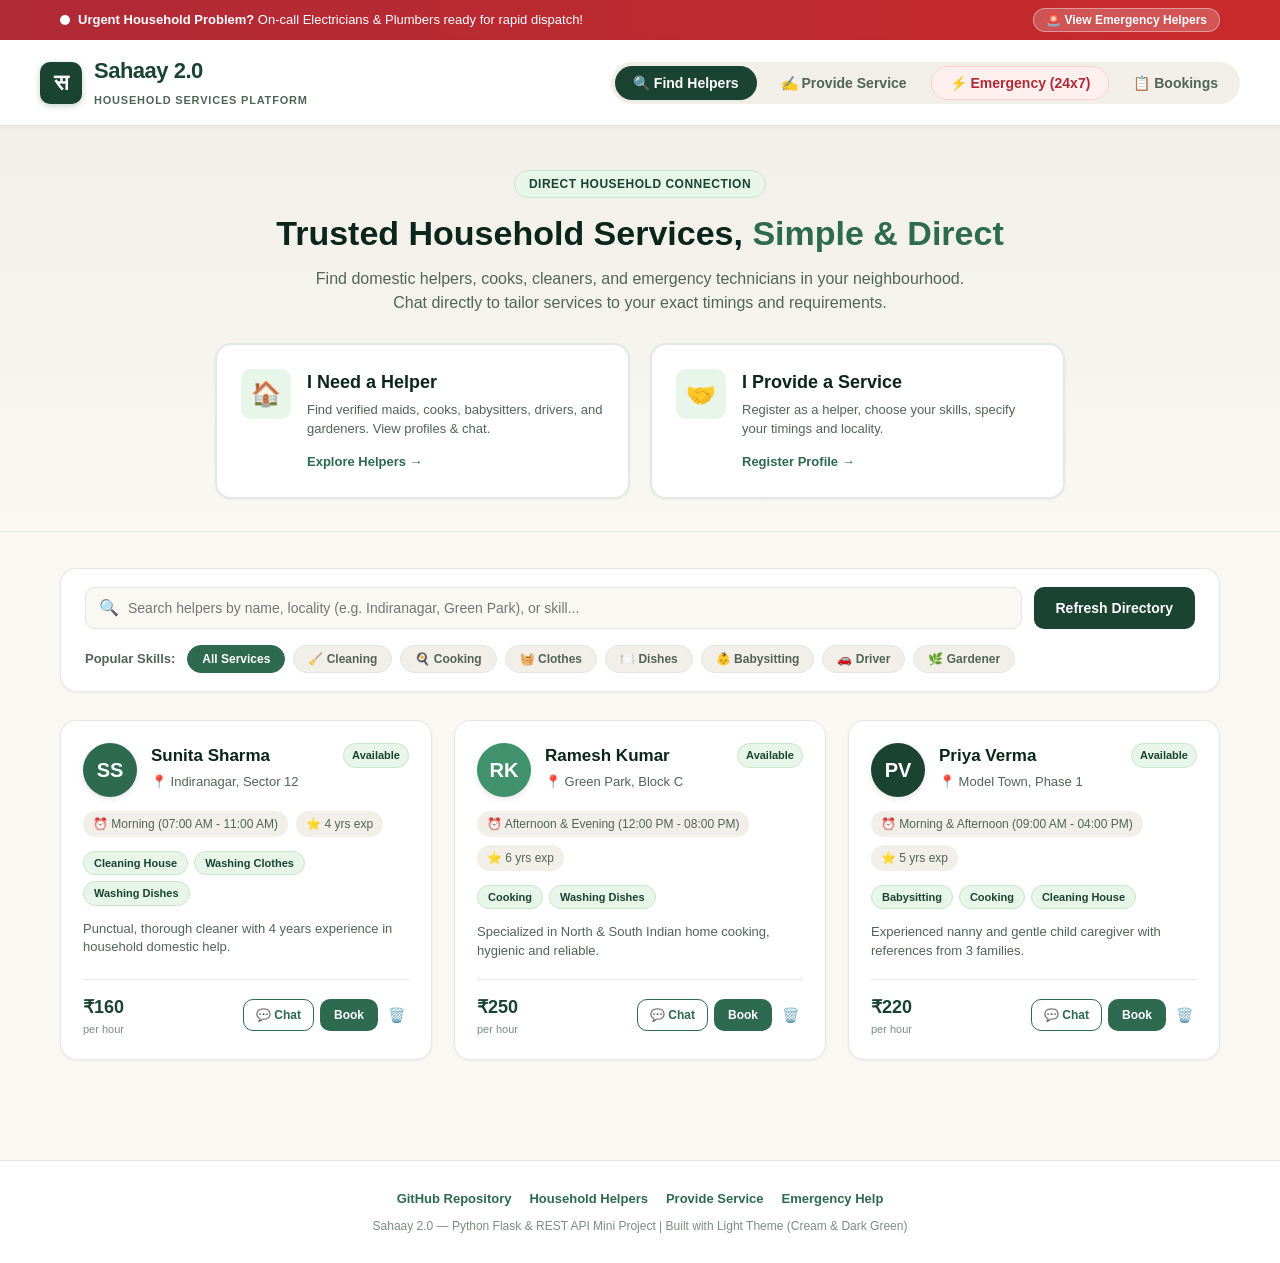
==== index.html @ 83b00777 "Initial commit - Sahaay 2.0 Household Services Platform" ====
<!DOCTYPE html>
<html lang="en">
<head>
  <meta charset="UTF-8">
  <meta name="viewport" content="width=device-width, initial-scale=1.0">
  <title>Sahaay 2.0 — Household Services Booking Platform</title>
  <link rel="stylesheet" href="static/css/style.css">
  <link rel="icon" href="data:image/svg+xml,<svg xmlns=%22http://www.w3.org/2000/svg%22 viewBox=%220%22%3E<text y=%2226%22 font-size=%2224%22>🌿</text></svg>">
</head>
<body>

  <!-- Emergency Quick Alert Top Bar -->
  <div class="emergency-alert-bar">
    <div class="container" style="display:flex; justify-content:space-between; align-items:center; width:100%;">
      <div class="emergency-alert-content">
        <span class="pulse-dot"></span>
        <span><strong>Urgent Household Problem?</strong> On-call Electricians & Plumbers ready for rapid dispatch!</span>
      </div>
      <button class="emergency-quick-btn" onclick="switchTab('emergency-panel')">🚨 View Emergency Helpers</button>
    </div>
  </div>

  <!-- Main Site Header -->
  <header class="site-header">
    <div class="container header-inner">
      <a href="#" class="brand" onclick="switchTab('browse-panel')">
        <div class="brand-icon">स</div>
        <div class="brand-details">
          <h1>Sahaay 2.0</h1>
          <span>Household Services Platform</span>
        </div>
      </a>

      <!-- Primary Navigation Tabs -->
      <nav class="nav-tabs">
        <button class="tab-btn active" data-tab="browse-panel">
          🔍 Find Helpers
        </button>
        <button class="tab-btn" data-tab="register-panel">
          ✍️ Provide Service
        </button>
        <button class="tab-btn emergency-btn-nav" data-tab="emergency-panel">
          ⚡ Emergency (24x7)
        </button>
        <button class="tab-btn" data-tab="bookings-panel">
          📋 Bookings
        </button>
      </nav>
    </div>
  </header>

  <!-- Hero Section with Two Primary Pathways -->
  <section class="hero-section">
    <div class="container">
      <span class="hero-tag">Direct Household Connection</span>
      <h2 class="hero-title">Trusted Household Services, <span>Simple & Direct</span></h2>
      <p class="hero-subtitle">
        Find domestic helpers, cooks, cleaners, and emergency technicians in your neighbourhood. 
        Chat directly to tailor services to your exact timings and requirements.
      </p>

      <!-- Two Primary Choices: Booking for Service vs Providing Service -->
      <div class="pathway-cards">
        <div class="pathway-card" onclick="switchTab('browse-panel')">
          <div class="pathway-icon">🏠</div>
          <div class="pathway-info">
            <h3>I Need a Helper</h3>
            <p>Find verified maids, cooks, babysitters, drivers, and gardeners. View profiles & chat.</p>
            <span class="pathway-action">Explore Helpers &rarr;</span>
          </div>
        </div>

        <div class="pathway-card" onclick="switchTab('register-panel')">
          <div class="pathway-icon">🤝</div>
          <div class="pathway-info">
            <h3>I Provide a Service</h3>
            <p>Register as a helper, choose your skills, specify your timings and locality.</p>
            <span class="pathway-action">Register Profile &rarr;</span>
          </div>
        </div>
      </div>
    </div>
  </section>

  <!-- Main Content Area with Panels -->
  <main class="main-content">
    <div class="container">

      <!-- ===================================================================
           PANEL 1: Browse & Book Helpers (Booking for Service)
           =================================================================== -->
      <section id="browse-panel" class="section-panel active">
        <!-- Search and Skill Filter Bar -->
        <div class="filter-bar">
          <div class="search-row">
            <div class="search-input-wrap">
              <span class="search-icon-inside">🔍</span>
              <input 
                type="text" 
                id="search-input" 
                class="search-input" 
                placeholder="Search helpers by name, locality (e.g. Indiranagar, Green Park), or skill..."
              >
            </div>
            <button class="btn-primary" onclick="loadHelpers()">Refresh Directory</button>
          </div>

          <div class="skill-pills">
            <span class="skill-pill-label">Popular Skills:</span>
            <button class="pill-filter active" data-skill="all">All Services</button>
            <button class="pill-filter" data-skill="Cleaning House">🧹 Cleaning</button>
            <button class="pill-filter" data-skill="Cooking">🍳 Cooking</button>
            <button class="pill-filter" data-skill="Washing Clothes">🧺 Clothes</button>
            <button class="pill-filter" data-skill="Washing Dishes">🍽️ Dishes</button>
            <button class="pill-filter" data-skill="Babysitting">👶 Babysitting</button>
            <button class="pill-filter" data-skill="Driver">🚗 Driver</button>
            <button class="pill-filter" data-skill="Gardener">🌿 Gardener</button>
          </div>
        </div>

        <!-- Helpers Dynamic Grid -->
        <div id="helpers-grid" class="helpers-grid">
          <!-- Populated dynamically via JavaScript fetch() from /api/helpers -->
        </div>
      </section>

      <!-- ===================================================================
           PANEL 2: Helper Registration Form (Providing Service)
           =================================================================== -->
      <section id="register-panel" class="section-panel">
        <div class="form-card">
          <div class="form-header">
            <h2>Join as a Service Provider</h2>
            <p>Create your helper profile, list your skills, working hours, and get booked by local families.</p>
          </div>

          <form id="helper-register-form">
            <div class="form-grid">
              <div class="form-group">
                <label class="form-label" for="reg-name">Helper Full Name *</label>
                <input type="text" id="reg-name" class="form-input" placeholder="e.g. Sunita Devi" required>
              </div>

              <div class="form-group">
                <label class="form-label" for="reg-phone">Contact / WhatsApp Number *</label>
                <input type="tel" id="reg-phone" class="form-input" placeholder="e.g. 9876543210" required>
              </div>

              <div class="form-group full-width">
                <label class="form-label" for="reg-location">Area / Locality Where You Reside *</label>
                <input type="text" id="reg-location" class="form-input" placeholder="e.g. Sector 62, Indiranagar, Model Town" required>
              </div>

              <!-- Skills Multi-Select and Custom Adder -->
              <div class="form-group full-width">
                <label class="form-label">Services / Skills You Provide (Select all that apply) *</label>
                <div class="skills-selector">
                  <div id="skills-checkbox-grid" class="skills-checkbox-grid">
                    <label class="checkbox-label">
                      <input type="checkbox" name="skills" value="Cleaning House" checked> 🧹 Cleaning House
                    </label>
                    <label class="checkbox-label">
                      <input type="checkbox" name="skills" value="Cooking"> 🍳 Cooking
                    </label>
                    <label class="checkbox-label">
                      <input type="checkbox" name="skills" value="Washing Clothes"> 🧺 Washing Clothes
                    </label>
                    <label class="checkbox-label">
                      <input type="checkbox" name="skills" value="Washing Dishes"> 🍽️ Washing Dishes
                    </label>
                    <label class="checkbox-label">
                      <input type="checkbox" name="skills" value="Babysitting"> 👶 Babysitting
                    </label>
                    <label class="checkbox-label">
                      <input type="checkbox" name="skills" value="Gardener"> 🌿 Gardener
                    </label>
                    <label class="checkbox-label">
                      <input type="checkbox" name="skills" value="Driver"> 🚗 Driver
                    </label>
                  </div>

                  <!-- Custom Skill Input -->
                  <div class="custom-skill-adder">
                    <input type="text" id="custom-skill-input" class="form-input" placeholder="Add custom skill (e.g. Elder Care, Pet Care, Tailoring)...">
                    <button type="button" id="btn-add-custom-skill" class="btn-secondary">➕ Add Custom Skill</button>
                  </div>
                </div>
              </div>

              <div class="form-group">
                <label class="form-label" for="reg-timings">Serving Timings / Slots *</label>
                <select id="reg-timings" class="form-select" required>
                  <option value="Morning (07:00 AM - 11:00 AM)">Morning (07:00 AM - 11:00 AM)</option>
                  <option value="Afternoon (12:00 PM - 04:00 PM)">Afternoon (12:00 PM - 04:00 PM)</option>
                  <option value="Evening (04:00 PM - 08:00 PM)">Evening (04:00 PM - 08:00 PM)</option>
                  <option value="Full Day (08:00 AM - 06:00 PM)">Full Day (08:00 AM - 06:00 PM)</option>
                  <option value="Flexible Timings">Flexible Timings</option>
                </select>
              </div>

              <div class="form-group">
                <label class="form-label" for="reg-rate">Expected Rate (₹ per hour / visit) *</label>
                <input type="number" id="reg-rate" class="form-input" value="160" min="50" step="10" required>
              </div>

              <div class="form-group">
                <label class="form-label" for="reg-exp">Experience (Years)</label>
                <input type="number" id="reg-exp" class="form-input" value="3" min="0" max="40">
              </div>

              <div class="form-group" style="justify-content: flex-end;">
                <label class="checkbox-label" style="height: fit-content; margin-top: 24px;">
                  <input type="checkbox" id="reg-emergency">
                  🚨 Available for Emergency On-Call Repairs (Plumber/Electrician)
                </label>
              </div>

              <div class="form-group full-width">
                <label class="form-label" for="reg-bio">Short Bio & Profile Note</label>
                <textarea id="reg-bio" class="form-textarea" rows="3" placeholder="Tell households about your hygiene habits, specialties, and references..."></textarea>
              </div>
            </div>

            <button type="submit" class="btn-primary" style="width: 100%; justify-content: center; padding: 14px; font-size: 15px;">
              ✅ Register Profile (Submit to API)
            </button>
          </form>
        </div>
      </section>

      <!-- ===================================================================
           PANEL 3: Emergency On-Call Specialists
           =================================================================== -->
      <section id="emergency-panel" class="section-panel">
        <div class="emergency-header-box">
          <div class="emergency-header-info">
            <h2>⚡ Emergency Household Technicians</h2>
            <p>Immediate on-call assistance for water bursts, short circuits, electrical failures, and jammed locks.</p>
          </div>
          <button class="btn-primary" onclick="loadEmergencyHelpers()">Refresh Emergency Providers</button>
        </div>

        <div id="emergency-grid" class="helpers-grid">
          <!-- Populated dynamically via GET /api/emergency -->
        </div>
      </section>

      <!-- ===================================================================
           PANEL 4: Active Bookings & Inquiries
           =================================================================== -->
      <section id="bookings-panel" class="section-panel">
        <div class="bookings-table-card">
          <div style="display:flex; justify-content:space-between; align-items:center; margin-bottom: 20px;">
            <div>
              <h2 style="font-size: 22px; color: var(--dark-green);">My Bookings & Inquiries</h2>
              <p style="font-size: 13px; color: var(--text-muted);">Track your confirmed household help requests.</p>
            </div>
            <button class="btn-secondary" onclick="loadBookings()">🔄 Refresh Bookings</button>
          </div>

          <div class="table-responsive">
            <table class="data-table">
              <thead>
                <tr>
                  <th>Booking ID</th>
                  <th>Helper Name</th>
                  <th>Customer Info</th>
                  <th>Service Needed</th>
                  <th>Schedule</th>
                  <th>Status</th>
                </tr>
              </thead>
              <tbody id="bookings-table-body">
                <!-- Populated dynamically via GET /api/bookings -->
              </tbody>
            </table>
          </div>
        </div>
      </section>

    </div>
  </main>

  <!-- =======================================================================
       MODAL 1: In-App Chat Modal (Modify details with helper)
       ======================================================================= -->
  <div id="chat-modal" class="modal-overlay">
    <div class="modal-box chat-window">
      <div class="modal-header">
        <h3 id="chat-helper-title">Chat with Helper</h3>
        <button class="modal-close-btn" onclick="closeChatModal()">&times;</button>
      </div>

      <div class="modal-body" style="display:flex; flex-direction:column; flex:1; overflow:hidden;">
        <p style="font-size: 12px; color: var(--text-muted); margin-bottom: 10px;">
          💬 Chat with the helper directly to agree on timing modifications, work scope, or pricing.
        </p>

        <div id="chat-messages-container" class="chat-messages">
          <!-- Chat messages loaded dynamically via GET /api/chat/<id> -->
        </div>

        <form id="chat-send-form" class="chat-input-bar">
          <input 
            type="text" 
            id="chat-text-input" 
            class="chat-input" 
            placeholder="Type your message (e.g. Can you come at 8:30 AM instead?)..." 
            required
          >
          <button type="submit" class="btn-primary">Send</button>
        </form>
      </div>
    </div>
  </div>

  <!-- =======================================================================
       MODAL 2: Helper Booking Confirmation Modal
       ======================================================================= -->
  <div id="booking-modal" class="modal-overlay">
    <div class="modal-box">
      <div class="modal-header">
        <div>
          <h3>Book Helper: <span id="modal-helper-name"></span></h3>
          <span id="modal-helper-rate" style="font-size: 13px; color: var(--primary-green); font-weight: 700;"></span>
        </div>
        <button class="modal-close-btn" onclick="closeBookingModal()">&times;</button>
      </div>

      <div class="modal-body">
        <form id="booking-form">
          <div class="form-group" style="margin-bottom: 14px;">
            <label class="form-label" for="book-name">Your Full Name *</label>
            <input type="text" id="book-name" class="form-input" placeholder="e.g. Ananya Sharma" required>
          </div>

          <div class="form-group" style="margin-bottom: 14px;">
            <label class="form-label" for="book-phone">Your Phone Number *</label>
            <input type="tel" id="book-phone" class="form-input" placeholder="e.g. 9812345678" required>
          </div>

          <div class="form-group" style="margin-bottom: 14px;">
            <label class="form-label" for="book-address">Household Address / Flat No. *</label>
            <input type="text" id="book-address" class="form-input" placeholder="e.g. Flat 402, Lotus Greens, Sector 78" required>
          </div>

          <div class="form-group" style="margin-bottom: 14px;">
            <label class="form-label" for="book-service">Specific Service Required *</label>
            <select id="book-service" class="form-select" required>
              <option value="Cleaning House">Cleaning House</option>
              <option value="Cooking">Cooking</option>
              <option value="Washing Clothes">Washing Clothes</option>
              <option value="Washing Dishes">Washing Dishes</option>
              <option value="Babysitting">Babysitting</option>
              <option value="Gardener">Gardener</option>
              <option value="Driver">Driver</option>
              <option value="Emergency Repair">Emergency Repair</option>
              <option value="General Domestic Help">General Domestic Help</option>
            </select>
          </div>

          <div class="form-grid" style="margin-bottom: 14px;">
            <div class="form-group">
              <label class="form-label" for="book-date">Date *</label>
              <input type="date" id="book-date" class="form-input" required>
            </div>
            <div class="form-group">
              <label class="form-label" for="book-time">Preferred Time</label>
              <input type="time" id="book-time" class="form-input">
            </div>
          </div>

          <div class="form-group" style="margin-bottom: 20px;">
            <label class="form-label" for="book-notes">Special Instructions (Optional)</label>
            <textarea id="book-notes" class="form-textarea" rows="2" placeholder="e.g. Bring own cleaning duster, gate code is 1234..."></textarea>
          </div>

          <button type="submit" class="btn-primary" style="width: 100%; justify-content: center;">
            Confirm Booking Request (POST /api/bookings)
          </button>
        </form>
      </div>
    </div>
  </div>

  <!-- Toast Notification Container -->
  <div id="toast-container" class="toast-container"></div>

  <!-- Site Footer -->
  <footer class="site-footer">
    <div class="container footer-content">
      <div class="footer-links">
        <a href="https://github.com/nayan7786-aspiringCoder/Sahaay-2.0.git" target="_blank">GitHub Repository</a>
        <a href="#browse-panel" onclick="switchTab('browse-panel')">Household Helpers</a>
        <a href="#register-panel" onclick="switchTab('register-panel')">Provide Service</a>
        <a href="#emergency-panel" onclick="switchTab('emergency-panel')">Emergency Help</a>
      </div>
      <p class="footer-copy">
        Sahaay 2.0 — Python Flask & REST API Mini Project | Built with Light Theme (Cream & Dark Green)
      </p>
    </div>
  </footer>

  <script src="static/js/app.js"></script>
  <script>
    // Set default booking date to today
    document.addEventListener("DOMContentLoaded", () => {
      const dateInput = document.getElementById("book-date");
      if (dateInput) {
        const today = new Date().toISOString().split("T")[0];
        dateInput.value = today;
      }
    });
  </script>
</body>
</html>
---- static/css/style.css ----
/* ==========================================================================
   Sahaay 2.0 - Stylesheet
   Theme: Light (Warm Cream & Pure White with Elegant Dark Green Accents)
   ========================================================================== */

:root {
  --bg-main: #f9f8f3;
  --bg-card: #ffffff;
  --bg-cream: #f2efe9;
  --bg-cream-tint: #f6f4ee;
  
  --primary-green: #1b4332;
  --dark-green: #0b251a;
  --forest-green: #2d6a4f;
  --accent-mint: #40916c;
  --light-mint: #e8f5e9;
  --light-mint-border: #c8e6c9;
  
  --text-main: #14241c;
  --text-muted: #516458;
  --text-light: #7a8e83;
  
  --border-color: #e2e8e2;
  --border-focus: #2d6a4f;
  
  --danger: #b02a37;
  --danger-light: #f8d7da;
  --warning: #b7791f;
  --warning-light: #fefcbf;
  
  --shadow-sm: 0 1px 3px rgba(11, 37, 26, 0.05);
  --shadow-md: 0 4px 12px rgba(11, 37, 26, 0.08);
  --shadow-lg: 0 12px 28px rgba(11, 37, 26, 0.12);
  
  --radius-sm: 6px;
  --radius-md: 10px;
  --radius-lg: 16px;
  --radius-pill: 9999px;
  
  --transition: all 0.2s ease-in-out;
}

* {
  box-sizing: border-box;
  margin: 0;
  padding: 0;
}

body {
  font-family: -apple-system, BlinkMacSystemFont, "Segoe UI", Roboto, "Helvetica Neue", Arial, sans-serif;
  background-color: var(--bg-main);
  color: var(--text-main);
  line-height: 1.5;
  -webkit-font-smoothing: antialiased;
}

/* Container */
.container {
  width: 100%;
  max-width: 1200px;
  margin: 0 auto;
  padding: 0 20px;
}

/* Header & Navigation */
header.site-header {
  background: var(--bg-card);
  border-bottom: 1px solid var(--border-color);
  position: sticky;
  top: 0;
  z-index: 100;
  box-shadow: var(--shadow-sm);
}

.header-inner {
  display: flex;
  align-items: center;
  justify-content: space-between;
  padding: 14px 0;
}

.brand {
  display: flex;
  align-items: center;
  gap: 12px;
  text-decoration: none;
}

.brand-icon {
  width: 42px;
  height: 42px;
  background: var(--primary-green);
  color: #ffffff;
  border-radius: var(--radius-md);
  display: flex;
  align-items: center;
  justify-content: center;
  font-weight: 700;
  font-size: 22px;
  box-shadow: 0 2px 6px rgba(27, 67, 50, 0.25);
}

.brand-details h1 {
  font-size: 22px;
  font-weight: 800;
  color: var(--primary-green);
  letter-spacing: -0.5px;
}

.brand-details span {
  font-size: 11px;
  font-weight: 600;
  color: var(--text-muted);
  text-transform: uppercase;
  letter-spacing: 0.8px;
}

/* Top Nav Tabs */
.nav-tabs {
  display: flex;
  gap: 6px;
  background: var(--bg-cream);
  padding: 4px;
  border-radius: var(--radius-pill);
}

.tab-btn {
  background: transparent;
  border: none;
  padding: 8px 18px;
  border-radius: var(--radius-pill);
  font-size: 14px;
  font-weight: 600;
  color: var(--text-muted);
  cursor: pointer;
  transition: var(--transition);
  display: inline-flex;
  align-items: center;
  gap: 8px;
}

.tab-btn:hover {
  color: var(--primary-green);
}

.tab-btn.active {
  background: var(--primary-green);
  color: #ffffff;
  box-shadow: var(--shadow-sm);
}

.tab-badge {
  background: var(--accent-mint);
  color: #ffffff;
  font-size: 11px;
  padding: 2px 7px;
  border-radius: var(--radius-pill);
}

.emergency-btn-nav {
  background: #fff0f0 !important;
  color: var(--danger) !important;
  border: 1px solid #ffd0d0 !important;
}

.emergency-btn-nav.active {
  background: var(--danger) !important;
  color: #ffffff !important;
}

/* Emergency Alert Bar */
.emergency-alert-bar {
  background: linear-gradient(90deg, #b02a37 0%, #c92a2a 100%);
  color: #ffffff;
  padding: 8px 16px;
  font-size: 13px;
  display: flex;
  align-items: center;
  justify-content: space-between;
}

.emergency-alert-content {
  display: flex;
  align-items: center;
  gap: 8px;
  font-weight: 500;
}

.pulse-dot {
  width: 10px;
  height: 10px;
  background: #ffffff;
  border-radius: 50%;
  animation: pulse 1.5s infinite;
}

@keyframes pulse {
  0% { transform: scale(0.95); box-shadow: 0 0 0 0 rgba(255, 255, 255, 0.7); }
  70% { transform: scale(1.15); box-shadow: 0 0 0 8px rgba(255, 255, 255, 0); }
  100% { transform: scale(0.95); box-shadow: 0 0 0 0 rgba(255, 255, 255, 0); }
}

.emergency-quick-btn {
  background: rgba(255, 255, 255, 0.2);
  color: #ffffff;
  border: 1px solid rgba(255, 255, 255, 0.4);
  padding: 4px 12px;
  border-radius: var(--radius-pill);
  font-size: 12px;
  cursor: pointer;
  font-weight: 600;
  transition: var(--transition);
}

.emergency-quick-btn:hover {
  background: #ffffff;
  color: var(--danger);
}

/* Hero Section */
.hero-section {
  background: linear-gradient(180deg, #f2efe9 0%, var(--bg-main) 100%);
  padding: 44px 0 32px 0;
  text-align: center;
  border-bottom: 1px solid var(--border-color);
}

.hero-tag {
  display: inline-block;
  background: var(--light-mint);
  color: var(--primary-green);
  border: 1px solid var(--light-mint-border);
  padding: 4px 14px;
  border-radius: var(--radius-pill);
  font-size: 12px;
  font-weight: 700;
  text-transform: uppercase;
  margin-bottom: 14px;
  letter-spacing: 0.5px;
}

.hero-title {
  font-size: 34px;
  font-weight: 800;
  color: var(--dark-green);
  line-height: 1.25;
  margin-bottom: 12px;
}

.hero-title span {
  color: var(--forest-green);
}

.hero-subtitle {
  font-size: 16px;
  color: var(--text-muted);
  max-width: 650px;
  margin: 0 auto 28px auto;
}

/* Two Major Pathways (Action Cards) */
.pathway-cards {
  display: grid;
  grid-template-columns: 1fr 1fr;
  gap: 20px;
  max-width: 850px;
  margin: 0 auto;
}

.pathway-card {
  background: var(--bg-card);
  border: 2px solid var(--border-color);
  border-radius: var(--radius-lg);
  padding: 24px;
  text-align: left;
  cursor: pointer;
  transition: var(--transition);
  display: flex;
  align-items: flex-start;
  gap: 16px;
  box-shadow: var(--shadow-sm);
}

.pathway-card:hover {
  border-color: var(--forest-green);
  transform: translateY(-2px);
  box-shadow: var(--shadow-md);
}

.pathway-icon {
  width: 50px;
  height: 50px;
  border-radius: var(--radius-md);
  background: var(--light-mint);
  color: var(--primary-green);
  display: flex;
  align-items: center;
  justify-content: center;
  font-size: 24px;
  flex-shrink: 0;
}

.pathway-info h3 {
  font-size: 18px;
  font-weight: 700;
  color: var(--dark-green);
  margin-bottom: 4px;
}

.pathway-info p {
  font-size: 13px;
  color: var(--text-muted);
  margin-bottom: 10px;
}

.pathway-action {
  font-size: 13px;
  font-weight: 700;
  color: var(--forest-green);
  display: inline-flex;
  align-items: center;
  gap: 4px;
}

/* Main Content Area */
main.main-content {
  padding: 36px 0 60px 0;
}

.section-panel {
  display: none;
}

.section-panel.active {
  display: block;
}

/* Filter & Search Bar */
.filter-bar {
  background: var(--bg-card);
  border: 1px solid var(--border-color);
  border-radius: var(--radius-lg);
  padding: 18px 24px;
  margin-bottom: 28px;
  box-shadow: var(--shadow-sm);
}

.search-row {
  display: flex;
  gap: 12px;
  margin-bottom: 16px;
}

.search-input-wrap {
  position: relative;
  flex: 1;
}

.search-input {
  width: 100%;
  padding: 12px 16px 12px 42px;
  border: 1px solid var(--border-color);
  border-radius: var(--radius-md);
  font-size: 14px;
  background: var(--bg-main);
  outline: none;
  transition: var(--transition);
}

.search-input:focus {
  border-color: var(--forest-green);
  background: #ffffff;
  box-shadow: 0 0 0 3px rgba(45, 106, 79, 0.15);
}

.search-icon-inside {
  position: absolute;
  left: 14px;
  top: 50%;
  transform: translateY(-50%);
  color: var(--text-light);
  font-size: 16px;
}

.btn-primary {
  background: var(--primary-green);
  color: #ffffff;
  border: none;
  padding: 12px 22px;
  border-radius: var(--radius-md);
  font-size: 14px;
  font-weight: 600;
  cursor: pointer;
  transition: var(--transition);
  display: inline-flex;
  align-items: center;
  gap: 6px;
}

.btn-primary:hover {
  background: var(--forest-green);
  box-shadow: 0 2px 8px rgba(27, 67, 50, 0.25);
}

.skill-pills {
  display: flex;
  flex-wrap: wrap;
  gap: 8px;
  align-items: center;
}

.skill-pill-label {
  font-size: 13px;
  font-weight: 600;
  color: var(--text-muted);
  margin-right: 4px;
}

.pill-filter {
  background: var(--bg-cream);
  color: var(--text-muted);
  border: 1px solid var(--border-color);
  padding: 6px 14px;
  border-radius: var(--radius-pill);
  font-size: 12px;
  font-weight: 600;
  cursor: pointer;
  transition: var(--transition);
}

.pill-filter:hover {
  border-color: var(--forest-green);
  color: var(--primary-green);
}

.pill-filter.active {
  background: var(--forest-green);
  color: #ffffff;
  border-color: var(--forest-green);
}

/* Helpers Grid */
.helpers-grid {
  display: grid;
  grid-template-columns: repeat(auto-fill, minmax(340px, 1fr));
  gap: 22px;
}

.helper-card {
  background: var(--bg-card);
  border: 1px solid var(--border-color);
  border-radius: var(--radius-lg);
  padding: 22px;
  box-shadow: var(--shadow-sm);
  transition: var(--transition);
  display: flex;
  flex-direction: column;
  position: relative;
}

.helper-card:hover {
  box-shadow: var(--shadow-md);
  transform: translateY(-2px);
  border-color: #cbd5cb;
}

.card-top {
  display: flex;
  align-items: flex-start;
  gap: 14px;
  margin-bottom: 14px;
}

.helper-avatar {
  width: 54px;
  height: 54px;
  border-radius: 50%;
  background: var(--primary-green);
  color: #ffffff;
  display: flex;
  align-items: center;
  justify-content: center;
  font-weight: 700;
  font-size: 20px;
  flex-shrink: 0;
  box-shadow: 0 2px 6px rgba(0, 0, 0, 0.1);
}

.helper-header-info {
  flex: 1;
}

.helper-name-row {
  display: flex;
  align-items: center;
  justify-content: space-between;
  margin-bottom: 4px;
}

.helper-name {
  font-size: 17px;
  font-weight: 700;
  color: var(--dark-green);
}

.status-badge {
  font-size: 11px;
  font-weight: 700;
  padding: 3px 8px;
  border-radius: var(--radius-pill);
  background: var(--light-mint);
  color: var(--primary-green);
  border: 1px solid var(--light-mint-border);
}

.status-badge.emergency {
  background: var(--danger-light);
  color: var(--danger);
  border-color: #f5c2c7;
}

.helper-location {
  font-size: 13px;
  color: var(--text-muted);
  display: flex;
  align-items: center;
  gap: 4px;
}

.card-meta-chips {
  display: flex;
  gap: 8px;
  margin-bottom: 14px;
  flex-wrap: wrap;
}

.meta-chip {
  background: var(--bg-cream);
  padding: 4px 10px;
  border-radius: var(--radius-pill);
  font-size: 12px;
  color: var(--text-muted);
  font-weight: 500;
}

.skills-wrapper {
  margin-bottom: 14px;
  display: flex;
  flex-wrap: wrap;
  gap: 6px;
}

.skill-tag {
  background: var(--light-mint);
  color: var(--primary-green);
  font-size: 11px;
  font-weight: 600;
  padding: 3px 10px;
  border-radius: var(--radius-pill);
  border: 1px solid var(--light-mint-border);
}

.helper-bio {
  font-size: 13px;
  color: var(--text-muted);
  margin-bottom: 18px;
  line-height: 1.45;
  flex: 1;
}

.card-footer {
  display: flex;
  align-items: center;
  justify-content: space-between;
  padding-top: 14px;
  border-top: 1px solid var(--border-color);
  gap: 8px;
}

.hourly-rate {
  font-size: 18px;
  font-weight: 800;
  color: var(--primary-green);
}

.rate-label {
  font-size: 11px;
  font-weight: 500;
  color: var(--text-light);
  display: block;
}

.card-actions {
  display: flex;
  gap: 6px;
}

.btn-secondary {
  background: var(--bg-cream);
  color: var(--text-main);
  border: 1px solid var(--border-color);
  padding: 8px 12px;
  border-radius: var(--radius-md);
  font-size: 12px;
  font-weight: 600;
  cursor: pointer;
  transition: var(--transition);
}

.btn-secondary:hover {
  background: var(--border-color);
  color: var(--dark-green);
}

.btn-chat {
  background: #ffffff;
  color: var(--forest-green);
  border: 1px solid var(--forest-green);
  padding: 8px 12px;
  border-radius: var(--radius-md);
  font-size: 12px;
  font-weight: 600;
  cursor: pointer;
  transition: var(--transition);
  display: inline-flex;
  align-items: center;
  gap: 4px;
}

.btn-chat:hover {
  background: var(--light-mint);
}

.btn-book {
  background: var(--forest-green);
  color: #ffffff;
  border: none;
  padding: 8px 14px;
  border-radius: var(--radius-md);
  font-size: 12px;
  font-weight: 600;
  cursor: pointer;
  transition: var(--transition);
}

.btn-book:hover {
  background: var(--primary-green);
}

.btn-delete-card {
  background: transparent;
  border: none;
  color: var(--text-light);
  cursor: pointer;
  padding: 4px;
  font-size: 14px;
  transition: var(--transition);
}

.btn-delete-card:hover {
  color: var(--danger);
}

/* Helper Registration Form (Providing Service) */
.form-card {
  background: var(--bg-card);
  border: 1px solid var(--border-color);
  border-radius: var(--radius-lg);
  padding: 32px;
  max-width: 760px;
  margin: 0 auto;
  box-shadow: var(--shadow-sm);
}

.form-header {
  margin-bottom: 24px;
  text-align: center;
}

.form-header h2 {
  font-size: 24px;
  font-weight: 800;
  color: var(--dark-green);
}

.form-header p {
  font-size: 14px;
  color: var(--text-muted);
}

.form-grid {
  display: grid;
  grid-template-columns: 1fr 1fr;
  gap: 18px;
  margin-bottom: 18px;
}

.form-group {
  display: flex;
  flex-direction: column;
  gap: 6px;
}

.form-group.full-width {
  grid-column: span 2;
}

.form-label {
  font-size: 13px;
  font-weight: 600;
  color: var(--dark-green);
}

.form-input, .form-select, .form-textarea {
  padding: 10px 14px;
  border: 1px solid var(--border-color);
  border-radius: var(--radius-md);
  font-size: 14px;
  background: var(--bg-main);
  outline: none;
  transition: var(--transition);
  font-family: inherit;
}

.form-input:focus, .form-select:focus, .form-textarea:focus {
  border-color: var(--forest-green);
  background: #ffffff;
  box-shadow: 0 0 0 3px rgba(45, 106, 79, 0.15);
}

/* Skills Selection Box */
.skills-selector {
  border: 1px solid var(--border-color);
  background: var(--bg-main);
  border-radius: var(--radius-md);
  padding: 14px;
}

.skills-checkbox-grid {
  display: grid;
  grid-template-columns: repeat(auto-fill, minmax(180px, 1fr));
  gap: 10px;
  margin-bottom: 12px;
}

.checkbox-label {
  display: flex;
  align-items: center;
  gap: 8px;
  font-size: 13px;
  color: var(--text-main);
  cursor: pointer;
  background: #ffffff;
  padding: 8px 12px;
  border-radius: var(--radius-sm);
  border: 1px solid var(--border-color);
  transition: var(--transition);
}

.checkbox-label:hover {
  border-color: var(--forest-green);
  background: var(--light-mint);
}

.checkbox-label input[type="checkbox"] {
  accent-color: var(--forest-green);
  width: 16px;
  height: 16px;
}

.custom-skill-adder {
  display: flex;
  gap: 8px;
}

.custom-skill-adder input {
  flex: 1;
}

/* Emergency Services Section */
.emergency-header-box {
  background: linear-gradient(135deg, #fff5f5 0%, #ffe3e3 100%);
  border: 1px solid #ffc9c9;
  border-radius: var(--radius-lg);
  padding: 24px;
  margin-bottom: 28px;
  display: flex;
  align-items: center;
  justify-content: space-between;
}

.emergency-header-info h2 {
  color: var(--danger);
  font-size: 24px;
  font-weight: 800;
  margin-bottom: 6px;
  display: flex;
  align-items: center;
  gap: 10px;
}

.emergency-header-info p {
  color: #721c24;
  font-size: 14px;
}

/* Bookings & Inquiries Table */
.bookings-table-card {
  background: var(--bg-card);
  border: 1px solid var(--border-color);
  border-radius: var(--radius-lg);
  padding: 24px;
  box-shadow: var(--shadow-sm);
}

.table-responsive {
  overflow-x: auto;
}

table.data-table {
  width: 100%;
  border-collapse: collapse;
  text-align: left;
}

table.data-table th {
  background: var(--bg-cream);
  padding: 12px 16px;
  font-size: 13px;
  font-weight: 700;
  color: var(--dark-green);
  border-bottom: 1px solid var(--border-color);
}

table.data-table td {
  padding: 14px 16px;
  font-size: 13px;
  border-bottom: 1px solid var(--border-color);
  color: var(--text-main);
}

table.data-table tr:hover {
  background: var(--bg-cream-tint);
}

/* Modal Windows */
.modal-overlay {
  position: fixed;
  top: 0;
  left: 0;
  right: 0;
  bottom: 0;
  background: rgba(11, 37, 26, 0.45);
  backdrop-filter: blur(3px);
  display: none;
  align-items: center;
  justify-content: center;
  z-index: 1000;
  padding: 20px;
}

.modal-overlay.active {
  display: flex;
}

.modal-box {
  background: #ffffff;
  border-radius: var(--radius-lg);
  width: 100%;
  max-width: 520px;
  max-height: 90vh;
  overflow-y: auto;
  box-shadow: var(--shadow-lg);
  border: 1px solid var(--border-color);
  animation: modalIn 0.2s ease-out;
}

@keyframes modalIn {
  from { opacity: 0; transform: scale(0.95); }
  to { opacity: 1; transform: scale(1); }
}

.modal-header {
  padding: 18px 24px;
  border-bottom: 1px solid var(--border-color);
  display: flex;
  align-items: center;
  justify-content: space-between;
}

.modal-header h3 {
  font-size: 18px;
  font-weight: 700;
  color: var(--dark-green);
}

.modal-close-btn {
  background: transparent;
  border: none;
  font-size: 20px;
  color: var(--text-light);
  cursor: pointer;
  padding: 4px;
}

.modal-close-btn:hover {
  color: var(--danger);
}

.modal-body {
  padding: 24px;
}

/* Chat Modal Styles */
.chat-window {
  display: flex;
  flex-direction: column;
  height: 480px;
}

.chat-messages {
  flex: 1;
  overflow-y: auto;
  padding: 16px;
  background: var(--bg-main);
  border-radius: var(--radius-md);
  display: flex;
  flex-direction: column;
  gap: 12px;
  margin-bottom: 14px;
}

.chat-bubble {
  max-width: 80%;
  padding: 10px 14px;
  border-radius: var(--radius-md);
  font-size: 13px;
  line-height: 1.4;
}

.chat-bubble.customer {
  align-self: flex-end;
  background: var(--forest-green);
  color: #ffffff;
  border-bottom-right-radius: 2px;
}

.chat-bubble.helper {
  align-self: flex-start;
  background: #ffffff;
  color: var(--text-main);
  border: 1px solid var(--border-color);
  border-bottom-left-radius: 2px;
}

.chat-bubble-sender {
  font-size: 11px;
  font-weight: 700;
  margin-bottom: 2px;
  opacity: 0.8;
}

.chat-input-bar {
  display: flex;
  gap: 8px;
}

.chat-input {
  flex: 1;
  padding: 10px 14px;
  border: 1px solid var(--border-color);
  border-radius: var(--radius-md);
  font-size: 13px;
  outline: none;
}

.chat-input:focus {
  border-color: var(--forest-green);
}

/* Toast Notifications */
.toast-container {
  position: fixed;
  bottom: 24px;
  right: 24px;
  z-index: 2000;
  display: flex;
  flex-direction: column;
  gap: 10px;
}

.toast {
  background: var(--dark-green);
  color: #ffffff;
  padding: 12px 20px;
  border-radius: var(--radius-md);
  font-size: 13px;
  font-weight: 500;
  box-shadow: var(--shadow-lg);
  display: flex;
  align-items: center;
  gap: 10px;
  animation: toastIn 0.3s ease;
}

.toast.success {
  background: var(--primary-green);
  border-left: 4px solid var(--accent-mint);
}

.toast.error {
  background: var(--danger);
  border-left: 4px solid #ff8787;
}

@keyframes toastIn {
  from { opacity: 0; transform: translateY(10px); }
  to { opacity: 1; transform: translateY(0); }
}

/* Footer */
footer.site-footer {
  background: var(--bg-card);
  border-top: 1px solid var(--border-color);
  padding: 28px 0;
  margin-top: 40px;
  text-align: center;
}

.footer-content {
  display: flex;
  flex-direction: column;
  gap: 8px;
  align-items: center;
}

.footer-links {
  display: flex;
  gap: 18px;
  font-size: 13px;
}

.footer-links a {
  color: var(--forest-green);
  text-decoration: none;
  font-weight: 600;
}

.footer-copy {
  font-size: 12px;
  color: var(--text-light);
}

/* Empty State */
.empty-state {
  text-align: center;
  padding: 48px 20px;
  color: var(--text-muted);
}

.empty-state-icon {
  font-size: 42px;
  margin-bottom: 12px;
  opacity: 0.6;
}

/* Responsive Breakpoints */
@media (max-width: 768px) {
  .header-inner {
    flex-direction: column;
    gap: 12px;
    align-items: flex-start;
  }
  
  .nav-tabs {
    width: 100%;
    overflow-x: auto;
  }
  
  .pathway-cards {
    grid-template-columns: 1fr;
  }
  
  .form-grid {
    grid-template-columns: 1fr;
  }
  
  .form-group.full-width {
    grid-column: span 1;
  }
}
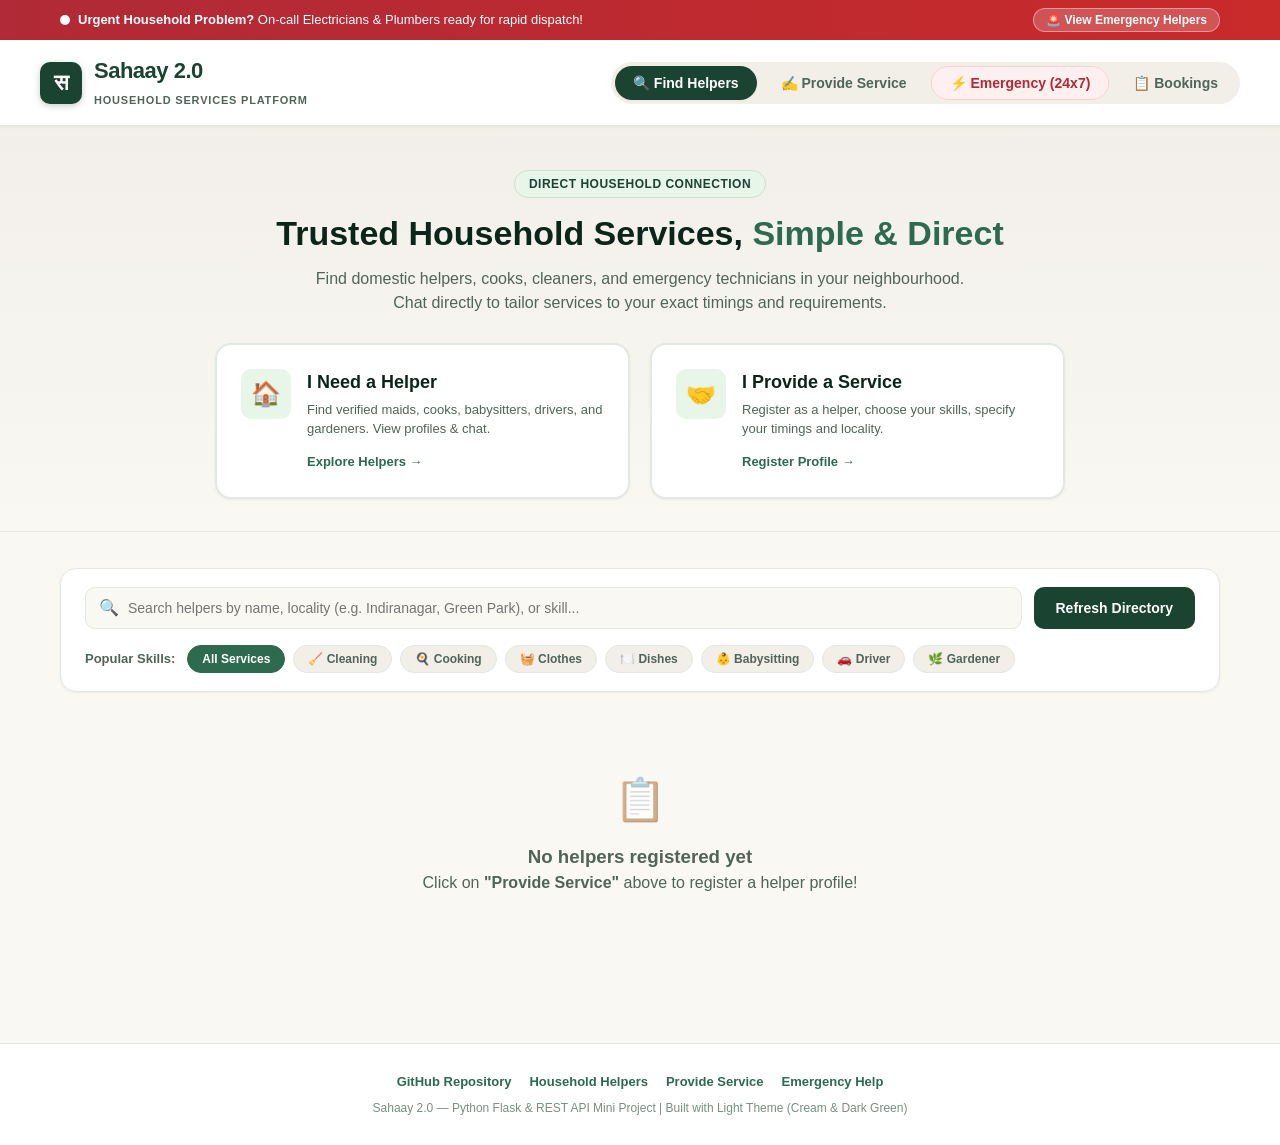
==== commit dd85c5de: "Simplify repository to essential 3 components: Python Flask backend, REST API routes, and frontend i" ====
--- a/index.html
+++ b/index.html
@@ -4,7 +4,7 @@
   <meta charset="UTF-8">
   <meta name="viewport" content="width=device-width, initial-scale=1.0">
   <title>Sahaay 2.0 — Household Services Booking Platform</title>
-  <link rel="stylesheet" href="static/css/style.css">
+  <link rel="stylesheet" href="static/style.css">
   <link rel="icon" href="data:image/svg+xml,<svg xmlns=%22http://www.w3.org/2000/svg%22 viewBox=%220%22%3E<text y=%2226%22 font-size=%2224%22>🌿</text></svg>">
 </head>
 <body>
@@ -401,7 +401,7 @@
     </div>
   </footer>
 
-  <script src="static/js/app.js"></script>
+  <script src="static/script.js"></script>
   <script>
     // Set default booking date to today
     document.addEventListener("DOMContentLoaded", () => {
--- a/static/style.css
+++ b/static/style.css
@@ -0,0 +1,1091 @@
+/* ==========================================================================
+   Sahaay 2.0 - Stylesheet
+   Theme: Light (Warm Cream & Pure White with Elegant Dark Green Accents)
+   ========================================================================== */
+
+:root {
+  --bg-main: #f9f8f3;
+  --bg-card: #ffffff;
+  --bg-cream: #f2efe9;
+  --bg-cream-tint: #f6f4ee;
+  
+  --primary-green: #1b4332;
+  --dark-green: #0b251a;
+  --forest-green: #2d6a4f;
+  --accent-mint: #40916c;
+  --light-mint: #e8f5e9;
+  --light-mint-border: #c8e6c9;
+  
+  --text-main: #14241c;
+  --text-muted: #516458;
+  --text-light: #7a8e83;
+  
+  --border-color: #e2e8e2;
+  --border-focus: #2d6a4f;
+  
+  --danger: #b02a37;
+  --danger-light: #f8d7da;
+  --warning: #b7791f;
+  --warning-light: #fefcbf;
+  
+  --shadow-sm: 0 1px 3px rgba(11, 37, 26, 0.05);
+  --shadow-md: 0 4px 12px rgba(11, 37, 26, 0.08);
+  --shadow-lg: 0 12px 28px rgba(11, 37, 26, 0.12);
+  
+  --radius-sm: 6px;
+  --radius-md: 10px;
+  --radius-lg: 16px;
+  --radius-pill: 9999px;
+  
+  --transition: all 0.2s ease-in-out;
+}
+
+* {
+  box-sizing: border-box;
+  margin: 0;
+  padding: 0;
+}
+
+body {
+  font-family: -apple-system, BlinkMacSystemFont, "Segoe UI", Roboto, "Helvetica Neue", Arial, sans-serif;
+  background-color: var(--bg-main);
+  color: var(--text-main);
+  line-height: 1.5;
+  -webkit-font-smoothing: antialiased;
+}
+
+/* Container */
+.container {
+  width: 100%;
+  max-width: 1200px;
+  margin: 0 auto;
+  padding: 0 20px;
+}
+
+/* Header & Navigation */
+header.site-header {
+  background: var(--bg-card);
+  border-bottom: 1px solid var(--border-color);
+  position: sticky;
+  top: 0;
+  z-index: 100;
+  box-shadow: var(--shadow-sm);
+}
+
+.header-inner {
+  display: flex;
+  align-items: center;
+  justify-content: space-between;
+  padding: 14px 0;
+}
+
+.brand {
+  display: flex;
+  align-items: center;
+  gap: 12px;
+  text-decoration: none;
+}
+
+.brand-icon {
+  width: 42px;
+  height: 42px;
+  background: var(--primary-green);
+  color: #ffffff;
+  border-radius: var(--radius-md);
+  display: flex;
+  align-items: center;
+  justify-content: center;
+  font-weight: 700;
+  font-size: 22px;
+  box-shadow: 0 2px 6px rgba(27, 67, 50, 0.25);
+}
+
+.brand-details h1 {
+  font-size: 22px;
+  font-weight: 800;
+  color: var(--primary-green);
+  letter-spacing: -0.5px;
+}
+
+.brand-details span {
+  font-size: 11px;
+  font-weight: 600;
+  color: var(--text-muted);
+  text-transform: uppercase;
+  letter-spacing: 0.8px;
+}
+
+/* Top Nav Tabs */
+.nav-tabs {
+  display: flex;
+  gap: 6px;
+  background: var(--bg-cream);
+  padding: 4px;
+  border-radius: var(--radius-pill);
+}
+
+.tab-btn {
+  background: transparent;
+  border: none;
+  padding: 8px 18px;
+  border-radius: var(--radius-pill);
+  font-size: 14px;
+  font-weight: 600;
+  color: var(--text-muted);
+  cursor: pointer;
+  transition: var(--transition);
+  display: inline-flex;
+  align-items: center;
+  gap: 8px;
+}
+
+.tab-btn:hover {
+  color: var(--primary-green);
+}
+
+.tab-btn.active {
+  background: var(--primary-green);
+  color: #ffffff;
+  box-shadow: var(--shadow-sm);
+}
+
+.tab-badge {
+  background: var(--accent-mint);
+  color: #ffffff;
+  font-size: 11px;
+  padding: 2px 7px;
+  border-radius: var(--radius-pill);
+}
+
+.emergency-btn-nav {
+  background: #fff0f0 !important;
+  color: var(--danger) !important;
+  border: 1px solid #ffd0d0 !important;
+}
+
+.emergency-btn-nav.active {
+  background: var(--danger) !important;
+  color: #ffffff !important;
+}
+
+/* Emergency Alert Bar */
+.emergency-alert-bar {
+  background: linear-gradient(90deg, #b02a37 0%, #c92a2a 100%);
+  color: #ffffff;
+  padding: 8px 16px;
+  font-size: 13px;
+  display: flex;
+  align-items: center;
+  justify-content: space-between;
+}
+
+.emergency-alert-content {
+  display: flex;
+  align-items: center;
+  gap: 8px;
+  font-weight: 500;
+}
+
+.pulse-dot {
+  width: 10px;
+  height: 10px;
+  background: #ffffff;
+  border-radius: 50%;
+  animation: pulse 1.5s infinite;
+}
+
+@keyframes pulse {
+  0% { transform: scale(0.95); box-shadow: 0 0 0 0 rgba(255, 255, 255, 0.7); }
+  70% { transform: scale(1.15); box-shadow: 0 0 0 8px rgba(255, 255, 255, 0); }
+  100% { transform: scale(0.95); box-shadow: 0 0 0 0 rgba(255, 255, 255, 0); }
+}
+
+.emergency-quick-btn {
+  background: rgba(255, 255, 255, 0.2);
+  color: #ffffff;
+  border: 1px solid rgba(255, 255, 255, 0.4);
+  padding: 4px 12px;
+  border-radius: var(--radius-pill);
+  font-size: 12px;
+  cursor: pointer;
+  font-weight: 600;
+  transition: var(--transition);
+}
+
+.emergency-quick-btn:hover {
+  background: #ffffff;
+  color: var(--danger);
+}
+
+/* Hero Section */
+.hero-section {
+  background: linear-gradient(180deg, #f2efe9 0%, var(--bg-main) 100%);
+  padding: 44px 0 32px 0;
+  text-align: center;
+  border-bottom: 1px solid var(--border-color);
+}
+
+.hero-tag {
+  display: inline-block;
+  background: var(--light-mint);
+  color: var(--primary-green);
+  border: 1px solid var(--light-mint-border);
+  padding: 4px 14px;
+  border-radius: var(--radius-pill);
+  font-size: 12px;
+  font-weight: 700;
+  text-transform: uppercase;
+  margin-bottom: 14px;
+  letter-spacing: 0.5px;
+}
+
+.hero-title {
+  font-size: 34px;
+  font-weight: 800;
+  color: var(--dark-green);
+  line-height: 1.25;
+  margin-bottom: 12px;
+}
+
+.hero-title span {
+  color: var(--forest-green);
+}
+
+.hero-subtitle {
+  font-size: 16px;
+  color: var(--text-muted);
+  max-width: 650px;
+  margin: 0 auto 28px auto;
+}
+
+/* Two Major Pathways (Action Cards) */
+.pathway-cards {
+  display: grid;
+  grid-template-columns: 1fr 1fr;
+  gap: 20px;
+  max-width: 850px;
+  margin: 0 auto;
+}
+
+.pathway-card {
+  background: var(--bg-card);
+  border: 2px solid var(--border-color);
+  border-radius: var(--radius-lg);
+  padding: 24px;
+  text-align: left;
+  cursor: pointer;
+  transition: var(--transition);
+  display: flex;
+  align-items: flex-start;
+  gap: 16px;
+  box-shadow: var(--shadow-sm);
+}
+
+.pathway-card:hover {
+  border-color: var(--forest-green);
+  transform: translateY(-2px);
+  box-shadow: var(--shadow-md);
+}
+
+.pathway-icon {
+  width: 50px;
+  height: 50px;
+  border-radius: var(--radius-md);
+  background: var(--light-mint);
+  color: var(--primary-green);
+  display: flex;
+  align-items: center;
+  justify-content: center;
+  font-size: 24px;
+  flex-shrink: 0;
+}
+
+.pathway-info h3 {
+  font-size: 18px;
+  font-weight: 700;
+  color: var(--dark-green);
+  margin-bottom: 4px;
+}
+
+.pathway-info p {
+  font-size: 13px;
+  color: var(--text-muted);
+  margin-bottom: 10px;
+}
+
+.pathway-action {
+  font-size: 13px;
+  font-weight: 700;
+  color: var(--forest-green);
+  display: inline-flex;
+  align-items: center;
+  gap: 4px;
+}
+
+/* Main Content Area */
+main.main-content {
+  padding: 36px 0 60px 0;
+}
+
+.section-panel {
+  display: none;
+}
+
+.section-panel.active {
+  display: block;
+}
+
+/* Filter & Search Bar */
+.filter-bar {
+  background: var(--bg-card);
+  border: 1px solid var(--border-color);
+  border-radius: var(--radius-lg);
+  padding: 18px 24px;
+  margin-bottom: 28px;
+  box-shadow: var(--shadow-sm);
+}
+
+.search-row {
+  display: flex;
+  gap: 12px;
+  margin-bottom: 16px;
+}
+
+.search-input-wrap {
+  position: relative;
+  flex: 1;
+}
+
+.search-input {
+  width: 100%;
+  padding: 12px 16px 12px 42px;
+  border: 1px solid var(--border-color);
+  border-radius: var(--radius-md);
+  font-size: 14px;
+  background: var(--bg-main);
+  outline: none;
+  transition: var(--transition);
+}
+
+.search-input:focus {
+  border-color: var(--forest-green);
+  background: #ffffff;
+  box-shadow: 0 0 0 3px rgba(45, 106, 79, 0.15);
+}
+
+.search-icon-inside {
+  position: absolute;
+  left: 14px;
+  top: 50%;
+  transform: translateY(-50%);
+  color: var(--text-light);
+  font-size: 16px;
+}
+
+.btn-primary {
+  background: var(--primary-green);
+  color: #ffffff;
+  border: none;
+  padding: 12px 22px;
+  border-radius: var(--radius-md);
+  font-size: 14px;
+  font-weight: 600;
+  cursor: pointer;
+  transition: var(--transition);
+  display: inline-flex;
+  align-items: center;
+  gap: 6px;
+}
+
+.btn-primary:hover {
+  background: var(--forest-green);
+  box-shadow: 0 2px 8px rgba(27, 67, 50, 0.25);
+}
+
+.skill-pills {
+  display: flex;
+  flex-wrap: wrap;
+  gap: 8px;
+  align-items: center;
+}
+
+.skill-pill-label {
+  font-size: 13px;
+  font-weight: 600;
+  color: var(--text-muted);
+  margin-right: 4px;
+}
+
+.pill-filter {
+  background: var(--bg-cream);
+  color: var(--text-muted);
+  border: 1px solid var(--border-color);
+  padding: 6px 14px;
+  border-radius: var(--radius-pill);
+  font-size: 12px;
+  font-weight: 600;
+  cursor: pointer;
+  transition: var(--transition);
+}
+
+.pill-filter:hover {
+  border-color: var(--forest-green);
+  color: var(--primary-green);
+}
+
+.pill-filter.active {
+  background: var(--forest-green);
+  color: #ffffff;
+  border-color: var(--forest-green);
+}
+
+/* Helpers Grid */
+.helpers-grid {
+  display: grid;
+  grid-template-columns: repeat(auto-fill, minmax(340px, 1fr));
+  gap: 22px;
+}
+
+.helper-card {
+  background: var(--bg-card);
+  border: 1px solid var(--border-color);
+  border-radius: var(--radius-lg);
+  padding: 22px;
+  box-shadow: var(--shadow-sm);
+  transition: var(--transition);
+  display: flex;
+  flex-direction: column;
+  position: relative;
+}
+
+.helper-card:hover {
+  box-shadow: var(--shadow-md);
+  transform: translateY(-2px);
+  border-color: #cbd5cb;
+}
+
+.card-top {
+  display: flex;
+  align-items: flex-start;
+  gap: 14px;
+  margin-bottom: 14px;
+}
+
+.helper-avatar {
+  width: 54px;
+  height: 54px;
+  border-radius: 50%;
+  background: var(--primary-green);
+  color: #ffffff;
+  display: flex;
+  align-items: center;
+  justify-content: center;
+  font-weight: 700;
+  font-size: 20px;
+  flex-shrink: 0;
+  box-shadow: 0 2px 6px rgba(0, 0, 0, 0.1);
+}
+
+.helper-header-info {
+  flex: 1;
+}
+
+.helper-name-row {
+  display: flex;
+  align-items: center;
+  justify-content: space-between;
+  margin-bottom: 4px;
+}
+
+.helper-name {
+  font-size: 17px;
+  font-weight: 700;
+  color: var(--dark-green);
+}
+
+.status-badge {
+  font-size: 11px;
+  font-weight: 700;
+  padding: 3px 8px;
+  border-radius: var(--radius-pill);
+  background: var(--light-mint);
+  color: var(--primary-green);
+  border: 1px solid var(--light-mint-border);
+}
+
+.status-badge.emergency {
+  background: var(--danger-light);
+  color: var(--danger);
+  border-color: #f5c2c7;
+}
+
+.helper-location {
+  font-size: 13px;
+  color: var(--text-muted);
+  display: flex;
+  align-items: center;
+  gap: 4px;
+}
+
+.card-meta-chips {
+  display: flex;
+  gap: 8px;
+  margin-bottom: 14px;
+  flex-wrap: wrap;
+}
+
+.meta-chip {
+  background: var(--bg-cream);
+  padding: 4px 10px;
+  border-radius: var(--radius-pill);
+  font-size: 12px;
+  color: var(--text-muted);
+  font-weight: 500;
+}
+
+.skills-wrapper {
+  margin-bottom: 14px;
+  display: flex;
+  flex-wrap: wrap;
+  gap: 6px;
+}
+
+.skill-tag {
+  background: var(--light-mint);
+  color: var(--primary-green);
+  font-size: 11px;
+  font-weight: 600;
+  padding: 3px 10px;
+  border-radius: var(--radius-pill);
+  border: 1px solid var(--light-mint-border);
+}
+
+.helper-bio {
+  font-size: 13px;
+  color: var(--text-muted);
+  margin-bottom: 18px;
+  line-height: 1.45;
+  flex: 1;
+}
+
+.card-footer {
+  display: flex;
+  align-items: center;
+  justify-content: space-between;
+  padding-top: 14px;
+  border-top: 1px solid var(--border-color);
+  gap: 8px;
+}
+
+.hourly-rate {
+  font-size: 18px;
+  font-weight: 800;
+  color: var(--primary-green);
+}
+
+.rate-label {
+  font-size: 11px;
+  font-weight: 500;
+  color: var(--text-light);
+  display: block;
+}
+
+.card-actions {
+  display: flex;
+  gap: 6px;
+}
+
+.btn-secondary {
+  background: var(--bg-cream);
+  color: var(--text-main);
+  border: 1px solid var(--border-color);
+  padding: 8px 12px;
+  border-radius: var(--radius-md);
+  font-size: 12px;
+  font-weight: 600;
+  cursor: pointer;
+  transition: var(--transition);
+}
+
+.btn-secondary:hover {
+  background: var(--border-color);
+  color: var(--dark-green);
+}
+
+.btn-chat {
+  background: #ffffff;
+  color: var(--forest-green);
+  border: 1px solid var(--forest-green);
+  padding: 8px 12px;
+  border-radius: var(--radius-md);
+  font-size: 12px;
+  font-weight: 600;
+  cursor: pointer;
+  transition: var(--transition);
+  display: inline-flex;
+  align-items: center;
+  gap: 4px;
+}
+
+.btn-chat:hover {
+  background: var(--light-mint);
+}
+
+.btn-book {
+  background: var(--forest-green);
+  color: #ffffff;
+  border: none;
+  padding: 8px 14px;
+  border-radius: var(--radius-md);
+  font-size: 12px;
+  font-weight: 600;
+  cursor: pointer;
+  transition: var(--transition);
+}
+
+.btn-book:hover {
+  background: var(--primary-green);
+}
+
+.btn-delete-card {
+  background: transparent;
+  border: none;
+  color: var(--text-light);
+  cursor: pointer;
+  padding: 4px;
+  font-size: 14px;
+  transition: var(--transition);
+}
+
+.btn-delete-card:hover {
+  color: var(--danger);
+}
+
+/* Helper Registration Form (Providing Service) */
+.form-card {
+  background: var(--bg-card);
+  border: 1px solid var(--border-color);
+  border-radius: var(--radius-lg);
+  padding: 32px;
+  max-width: 760px;
+  margin: 0 auto;
+  box-shadow: var(--shadow-sm);
+}
+
+.form-header {
+  margin-bottom: 24px;
+  text-align: center;
+}
+
+.form-header h2 {
+  font-size: 24px;
+  font-weight: 800;
+  color: var(--dark-green);
+}
+
+.form-header p {
+  font-size: 14px;
+  color: var(--text-muted);
+}
+
+.form-grid {
+  display: grid;
+  grid-template-columns: 1fr 1fr;
+  gap: 18px;
+  margin-bottom: 18px;
+}
+
+.form-group {
+  display: flex;
+  flex-direction: column;
+  gap: 6px;
+}
+
+.form-group.full-width {
+  grid-column: span 2;
+}
+
+.form-label {
+  font-size: 13px;
+  font-weight: 600;
+  color: var(--dark-green);
+}
+
+.form-input, .form-select, .form-textarea {
+  padding: 10px 14px;
+  border: 1px solid var(--border-color);
+  border-radius: var(--radius-md);
+  font-size: 14px;
+  background: var(--bg-main);
+  outline: none;
+  transition: var(--transition);
+  font-family: inherit;
+}
+
+.form-input:focus, .form-select:focus, .form-textarea:focus {
+  border-color: var(--forest-green);
+  background: #ffffff;
+  box-shadow: 0 0 0 3px rgba(45, 106, 79, 0.15);
+}
+
+/* Skills Selection Box */
+.skills-selector {
+  border: 1px solid var(--border-color);
+  background: var(--bg-main);
+  border-radius: var(--radius-md);
+  padding: 14px;
+}
+
+.skills-checkbox-grid {
+  display: grid;
+  grid-template-columns: repeat(auto-fill, minmax(180px, 1fr));
+  gap: 10px;
+  margin-bottom: 12px;
+}
+
+.checkbox-label {
+  display: flex;
+  align-items: center;
+  gap: 8px;
+  font-size: 13px;
+  color: var(--text-main);
+  cursor: pointer;
+  background: #ffffff;
+  padding: 8px 12px;
+  border-radius: var(--radius-sm);
+  border: 1px solid var(--border-color);
+  transition: var(--transition);
+}
+
+.checkbox-label:hover {
+  border-color: var(--forest-green);
+  background: var(--light-mint);
+}
+
+.checkbox-label input[type="checkbox"] {
+  accent-color: var(--forest-green);
+  width: 16px;
+  height: 16px;
+}
+
+.custom-skill-adder {
+  display: flex;
+  gap: 8px;
+}
+
+.custom-skill-adder input {
+  flex: 1;
+}
+
+/* Emergency Services Section */
+.emergency-header-box {
+  background: linear-gradient(135deg, #fff5f5 0%, #ffe3e3 100%);
+  border: 1px solid #ffc9c9;
+  border-radius: var(--radius-lg);
+  padding: 24px;
+  margin-bottom: 28px;
+  display: flex;
+  align-items: center;
+  justify-content: space-between;
+}
+
+.emergency-header-info h2 {
+  color: var(--danger);
+  font-size: 24px;
+  font-weight: 800;
+  margin-bottom: 6px;
+  display: flex;
+  align-items: center;
+  gap: 10px;
+}
+
+.emergency-header-info p {
+  color: #721c24;
+  font-size: 14px;
+}
+
+/* Bookings & Inquiries Table */
+.bookings-table-card {
+  background: var(--bg-card);
+  border: 1px solid var(--border-color);
+  border-radius: var(--radius-lg);
+  padding: 24px;
+  box-shadow: var(--shadow-sm);
+}
+
+.table-responsive {
+  overflow-x: auto;
+}
+
+table.data-table {
+  width: 100%;
+  border-collapse: collapse;
+  text-align: left;
+}
+
+table.data-table th {
+  background: var(--bg-cream);
+  padding: 12px 16px;
+  font-size: 13px;
+  font-weight: 700;
+  color: var(--dark-green);
+  border-bottom: 1px solid var(--border-color);
+}
+
+table.data-table td {
+  padding: 14px 16px;
+  font-size: 13px;
+  border-bottom: 1px solid var(--border-color);
+  color: var(--text-main);
+}
+
+table.data-table tr:hover {
+  background: var(--bg-cream-tint);
+}
+
+/* Modal Windows */
+.modal-overlay {
+  position: fixed;
+  top: 0;
+  left: 0;
+  right: 0;
+  bottom: 0;
+  background: rgba(11, 37, 26, 0.45);
+  backdrop-filter: blur(3px);
+  display: none;
+  align-items: center;
+  justify-content: center;
+  z-index: 1000;
+  padding: 20px;
+}
+
+.modal-overlay.active {
+  display: flex;
+}
+
+.modal-box {
+  background: #ffffff;
+  border-radius: var(--radius-lg);
+  width: 100%;
+  max-width: 520px;
+  max-height: 90vh;
+  overflow-y: auto;
+  box-shadow: var(--shadow-lg);
+  border: 1px solid var(--border-color);
+  animation: modalIn 0.2s ease-out;
+}
+
+@keyframes modalIn {
+  from { opacity: 0; transform: scale(0.95); }
+  to { opacity: 1; transform: scale(1); }
+}
+
+.modal-header {
+  padding: 18px 24px;
+  border-bottom: 1px solid var(--border-color);
+  display: flex;
+  align-items: center;
+  justify-content: space-between;
+}
+
+.modal-header h3 {
+  font-size: 18px;
+  font-weight: 700;
+  color: var(--dark-green);
+}
+
+.modal-close-btn {
+  background: transparent;
+  border: none;
+  font-size: 20px;
+  color: var(--text-light);
+  cursor: pointer;
+  padding: 4px;
+}
+
+.modal-close-btn:hover {
+  color: var(--danger);
+}
+
+.modal-body {
+  padding: 24px;
+}
+
+/* Chat Modal Styles */
+.chat-window {
+  display: flex;
+  flex-direction: column;
+  height: 480px;
+}
+
+.chat-messages {
+  flex: 1;
+  overflow-y: auto;
+  padding: 16px;
+  background: var(--bg-main);
+  border-radius: var(--radius-md);
+  display: flex;
+  flex-direction: column;
+  gap: 12px;
+  margin-bottom: 14px;
+}
+
+.chat-bubble {
+  max-width: 80%;
+  padding: 10px 14px;
+  border-radius: var(--radius-md);
+  font-size: 13px;
+  line-height: 1.4;
+}
+
+.chat-bubble.customer {
+  align-self: flex-end;
+  background: var(--forest-green);
+  color: #ffffff;
+  border-bottom-right-radius: 2px;
+}
+
+.chat-bubble.helper {
+  align-self: flex-start;
+  background: #ffffff;
+  color: var(--text-main);
+  border: 1px solid var(--border-color);
+  border-bottom-left-radius: 2px;
+}
+
+.chat-bubble-sender {
+  font-size: 11px;
+  font-weight: 700;
+  margin-bottom: 2px;
+  opacity: 0.8;
+}
+
+.chat-input-bar {
+  display: flex;
+  gap: 8px;
+}
+
+.chat-input {
+  flex: 1;
+  padding: 10px 14px;
+  border: 1px solid var(--border-color);
+  border-radius: var(--radius-md);
+  font-size: 13px;
+  outline: none;
+}
+
+.chat-input:focus {
+  border-color: var(--forest-green);
+}
+
+/* Toast Notifications */
+.toast-container {
+  position: fixed;
+  bottom: 24px;
+  right: 24px;
+  z-index: 2000;
+  display: flex;
+  flex-direction: column;
+  gap: 10px;
+}
+
+.toast {
+  background: var(--dark-green);
+  color: #ffffff;
+  padding: 12px 20px;
+  border-radius: var(--radius-md);
+  font-size: 13px;
+  font-weight: 500;
+  box-shadow: var(--shadow-lg);
+  display: flex;
+  align-items: center;
+  gap: 10px;
+  animation: toastIn 0.3s ease;
+}
+
+.toast.success {
+  background: var(--primary-green);
+  border-left: 4px solid var(--accent-mint);
+}
+
+.toast.error {
+  background: var(--danger);
+  border-left: 4px solid #ff8787;
+}
+
+@keyframes toastIn {
+  from { opacity: 0; transform: translateY(10px); }
+  to { opacity: 1; transform: translateY(0); }
+}
+
+/* Footer */
+footer.site-footer {
+  background: var(--bg-card);
+  border-top: 1px solid var(--border-color);
+  padding: 28px 0;
+  margin-top: 40px;
+  text-align: center;
+}
+
+.footer-content {
+  display: flex;
+  flex-direction: column;
+  gap: 8px;
+  align-items: center;
+}
+
+.footer-links {
+  display: flex;
+  gap: 18px;
+  font-size: 13px;
+}
+
+.footer-links a {
+  color: var(--forest-green);
+  text-decoration: none;
+  font-weight: 600;
+}
+
+.footer-copy {
+  font-size: 12px;
+  color: var(--text-light);
+}
+
+/* Empty State */
+.empty-state {
+  text-align: center;
+  padding: 48px 20px;
+  color: var(--text-muted);
+}
+
+.empty-state-icon {
+  font-size: 42px;
+  margin-bottom: 12px;
+  opacity: 0.6;
+}
+
+/* Responsive Breakpoints */
+@media (max-width: 768px) {
+  .header-inner {
+    flex-direction: column;
+    gap: 12px;
+    align-items: flex-start;
+  }
+  
+  .nav-tabs {
+    width: 100%;
+    overflow-x: auto;
+  }
+  
+  .pathway-cards {
+    grid-template-columns: 1fr;
+  }
+  
+  .form-grid {
+    grid-template-columns: 1fr;
+  }
+  
+  .form-group.full-width {
+    grid-column: span 1;
+  }
+}
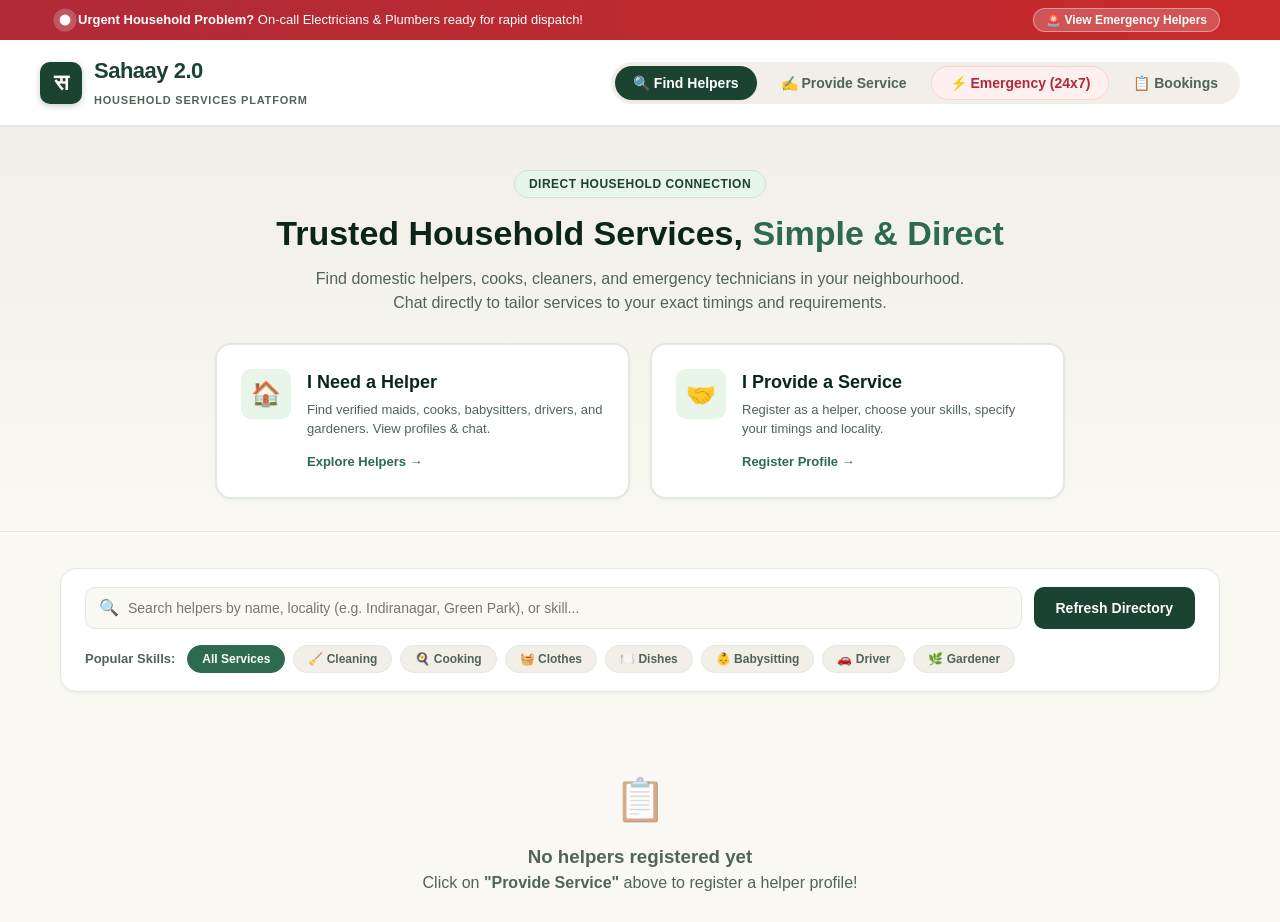
==== commit 5ca8c764: "Organize all frontend assets into frontend/ folder (index.html, style.css, script.js)" ====
--- a/index.html
+++ b/index.html
@@ -2,415 +2,10 @@
 <html lang="en">
 <head>
   <meta charset="UTF-8">
-  <meta name="viewport" content="width=device-width, initial-scale=1.0">
-  <title>Sahaay 2.0 — Household Services Booking Platform</title>
-  <link rel="stylesheet" href="static/style.css">
-  <link rel="icon" href="data:image/svg+xml,<svg xmlns=%22http://www.w3.org/2000/svg%22 viewBox=%220%22%3E<text y=%2226%22 font-size=%2224%22>🌿</text></svg>">
+  <meta http-equiv="refresh" content="0; url=frontend/index.html">
+  <title>Sahaay 2.0</title>
 </head>
 <body>
-
-  <!-- Emergency Quick Alert Top Bar -->
-  <div class="emergency-alert-bar">
-    <div class="container" style="display:flex; justify-content:space-between; align-items:center; width:100%;">
-      <div class="emergency-alert-content">
-        <span class="pulse-dot"></span>
-        <span><strong>Urgent Household Problem?</strong> On-call Electricians & Plumbers ready for rapid dispatch!</span>
-      </div>
-      <button class="emergency-quick-btn" onclick="switchTab('emergency-panel')">🚨 View Emergency Helpers</button>
-    </div>
-  </div>
-
-  <!-- Main Site Header -->
-  <header class="site-header">
-    <div class="container header-inner">
-      <a href="#" class="brand" onclick="switchTab('browse-panel')">
-        <div class="brand-icon">स</div>
-        <div class="brand-details">
-          <h1>Sahaay 2.0</h1>
-          <span>Household Services Platform</span>
-        </div>
-      </a>
-
-      <!-- Primary Navigation Tabs -->
-      <nav class="nav-tabs">
-        <button class="tab-btn active" data-tab="browse-panel">
-          🔍 Find Helpers
-        </button>
-        <button class="tab-btn" data-tab="register-panel">
-          ✍️ Provide Service
-        </button>
-        <button class="tab-btn emergency-btn-nav" data-tab="emergency-panel">
-          ⚡ Emergency (24x7)
-        </button>
-        <button class="tab-btn" data-tab="bookings-panel">
-          📋 Bookings
-        </button>
-      </nav>
-    </div>
-  </header>
-
-  <!-- Hero Section with Two Primary Pathways -->
-  <section class="hero-section">
-    <div class="container">
-      <span class="hero-tag">Direct Household Connection</span>
-      <h2 class="hero-title">Trusted Household Services, <span>Simple & Direct</span></h2>
-      <p class="hero-subtitle">
-        Find domestic helpers, cooks, cleaners, and emergency technicians in your neighbourhood. 
-        Chat directly to tailor services to your exact timings and requirements.
-      </p>
-
-      <!-- Two Primary Choices: Booking for Service vs Providing Service -->
-      <div class="pathway-cards">
-        <div class="pathway-card" onclick="switchTab('browse-panel')">
-          <div class="pathway-icon">🏠</div>
-          <div class="pathway-info">
-            <h3>I Need a Helper</h3>
-            <p>Find verified maids, cooks, babysitters, drivers, and gardeners. View profiles & chat.</p>
-            <span class="pathway-action">Explore Helpers &rarr;</span>
-          </div>
-        </div>
-
-        <div class="pathway-card" onclick="switchTab('register-panel')">
-          <div class="pathway-icon">🤝</div>
-          <div class="pathway-info">
-            <h3>I Provide a Service</h3>
-            <p>Register as a helper, choose your skills, specify your timings and locality.</p>
-            <span class="pathway-action">Register Profile &rarr;</span>
-          </div>
-        </div>
-      </div>
-    </div>
-  </section>
-
-  <!-- Main Content Area with Panels -->
-  <main class="main-content">
-    <div class="container">
-
-      <!-- ===================================================================
-           PANEL 1: Browse & Book Helpers (Booking for Service)
-           =================================================================== -->
-      <section id="browse-panel" class="section-panel active">
-        <!-- Search and Skill Filter Bar -->
-        <div class="filter-bar">
-          <div class="search-row">
-            <div class="search-input-wrap">
-              <span class="search-icon-inside">🔍</span>
-              <input 
-                type="text" 
-                id="search-input" 
-                class="search-input" 
-                placeholder="Search helpers by name, locality (e.g. Indiranagar, Green Park), or skill..."
-              >
-            </div>
-            <button class="btn-primary" onclick="loadHelpers()">Refresh Directory</button>
-          </div>
-
-          <div class="skill-pills">
-            <span class="skill-pill-label">Popular Skills:</span>
-            <button class="pill-filter active" data-skill="all">All Services</button>
-            <button class="pill-filter" data-skill="Cleaning House">🧹 Cleaning</button>
-            <button class="pill-filter" data-skill="Cooking">🍳 Cooking</button>
-            <button class="pill-filter" data-skill="Washing Clothes">🧺 Clothes</button>
-            <button class="pill-filter" data-skill="Washing Dishes">🍽️ Dishes</button>
-            <button class="pill-filter" data-skill="Babysitting">👶 Babysitting</button>
-            <button class="pill-filter" data-skill="Driver">🚗 Driver</button>
-            <button class="pill-filter" data-skill="Gardener">🌿 Gardener</button>
-          </div>
-        </div>
-
-        <!-- Helpers Dynamic Grid -->
-        <div id="helpers-grid" class="helpers-grid">
-          <!-- Populated dynamically via JavaScript fetch() from /api/helpers -->
-        </div>
-      </section>
-
-      <!-- ===================================================================
-           PANEL 2: Helper Registration Form (Providing Service)
-           =================================================================== -->
-      <section id="register-panel" class="section-panel">
-        <div class="form-card">
-          <div class="form-header">
-            <h2>Join as a Service Provider</h2>
-            <p>Create your helper profile, list your skills, working hours, and get booked by local families.</p>
-          </div>
-
-          <form id="helper-register-form">
-            <div class="form-grid">
-              <div class="form-group">
-                <label class="form-label" for="reg-name">Helper Full Name *</label>
-                <input type="text" id="reg-name" class="form-input" placeholder="e.g. Sunita Devi" required>
-              </div>
-
-              <div class="form-group">
-                <label class="form-label" for="reg-phone">Contact / WhatsApp Number *</label>
-                <input type="tel" id="reg-phone" class="form-input" placeholder="e.g. 9876543210" required>
-              </div>
-
-              <div class="form-group full-width">
-                <label class="form-label" for="reg-location">Area / Locality Where You Reside *</label>
-                <input type="text" id="reg-location" class="form-input" placeholder="e.g. Sector 62, Indiranagar, Model Town" required>
-              </div>
-
-              <!-- Skills Multi-Select and Custom Adder -->
-              <div class="form-group full-width">
-                <label class="form-label">Services / Skills You Provide (Select all that apply) *</label>
-                <div class="skills-selector">
-                  <div id="skills-checkbox-grid" class="skills-checkbox-grid">
-                    <label class="checkbox-label">
-                      <input type="checkbox" name="skills" value="Cleaning House" checked> 🧹 Cleaning House
-                    </label>
-                    <label class="checkbox-label">
-                      <input type="checkbox" name="skills" value="Cooking"> 🍳 Cooking
-                    </label>
-                    <label class="checkbox-label">
-                      <input type="checkbox" name="skills" value="Washing Clothes"> 🧺 Washing Clothes
-                    </label>
-                    <label class="checkbox-label">
-                      <input type="checkbox" name="skills" value="Washing Dishes"> 🍽️ Washing Dishes
-                    </label>
-                    <label class="checkbox-label">
-                      <input type="checkbox" name="skills" value="Babysitting"> 👶 Babysitting
-                    </label>
-                    <label class="checkbox-label">
-                      <input type="checkbox" name="skills" value="Gardener"> 🌿 Gardener
-                    </label>
-                    <label class="checkbox-label">
-                      <input type="checkbox" name="skills" value="Driver"> 🚗 Driver
-                    </label>
-                  </div>
-
-                  <!-- Custom Skill Input -->
-                  <div class="custom-skill-adder">
-                    <input type="text" id="custom-skill-input" class="form-input" placeholder="Add custom skill (e.g. Elder Care, Pet Care, Tailoring)...">
-                    <button type="button" id="btn-add-custom-skill" class="btn-secondary">➕ Add Custom Skill</button>
-                  </div>
-                </div>
-              </div>
-
-              <div class="form-group">
-                <label class="form-label" for="reg-timings">Serving Timings / Slots *</label>
-                <select id="reg-timings" class="form-select" required>
-                  <option value="Morning (07:00 AM - 11:00 AM)">Morning (07:00 AM - 11:00 AM)</option>
-                  <option value="Afternoon (12:00 PM - 04:00 PM)">Afternoon (12:00 PM - 04:00 PM)</option>
-                  <option value="Evening (04:00 PM - 08:00 PM)">Evening (04:00 PM - 08:00 PM)</option>
-                  <option value="Full Day (08:00 AM - 06:00 PM)">Full Day (08:00 AM - 06:00 PM)</option>
-                  <option value="Flexible Timings">Flexible Timings</option>
-                </select>
-              </div>
-
-              <div class="form-group">
-                <label class="form-label" for="reg-rate">Expected Rate (₹ per hour / visit) *</label>
-                <input type="number" id="reg-rate" class="form-input" value="160" min="50" step="10" required>
-              </div>
-
-              <div class="form-group">
-                <label class="form-label" for="reg-exp">Experience (Years)</label>
-                <input type="number" id="reg-exp" class="form-input" value="3" min="0" max="40">
-              </div>
-
-              <div class="form-group" style="justify-content: flex-end;">
-                <label class="checkbox-label" style="height: fit-content; margin-top: 24px;">
-                  <input type="checkbox" id="reg-emergency">
-                  🚨 Available for Emergency On-Call Repairs (Plumber/Electrician)
-                </label>
-              </div>
-
-              <div class="form-group full-width">
-                <label class="form-label" for="reg-bio">Short Bio & Profile Note</label>
-                <textarea id="reg-bio" class="form-textarea" rows="3" placeholder="Tell households about your hygiene habits, specialties, and references..."></textarea>
-              </div>
-            </div>
-
-            <button type="submit" class="btn-primary" style="width: 100%; justify-content: center; padding: 14px; font-size: 15px;">
-              ✅ Register Profile (Submit to API)
-            </button>
-          </form>
-        </div>
-      </section>
-
-      <!-- ===================================================================
-           PANEL 3: Emergency On-Call Specialists
-           =================================================================== -->
-      <section id="emergency-panel" class="section-panel">
-        <div class="emergency-header-box">
-          <div class="emergency-header-info">
-            <h2>⚡ Emergency Household Technicians</h2>
-            <p>Immediate on-call assistance for water bursts, short circuits, electrical failures, and jammed locks.</p>
-          </div>
-          <button class="btn-primary" onclick="loadEmergencyHelpers()">Refresh Emergency Providers</button>
-        </div>
-
-        <div id="emergency-grid" class="helpers-grid">
-          <!-- Populated dynamically via GET /api/emergency -->
-        </div>
-      </section>
-
-      <!-- ===================================================================
-           PANEL 4: Active Bookings & Inquiries
-           =================================================================== -->
-      <section id="bookings-panel" class="section-panel">
-        <div class="bookings-table-card">
-          <div style="display:flex; justify-content:space-between; align-items:center; margin-bottom: 20px;">
-            <div>
-              <h2 style="font-size: 22px; color: var(--dark-green);">My Bookings & Inquiries</h2>
-              <p style="font-size: 13px; color: var(--text-muted);">Track your confirmed household help requests.</p>
-            </div>
-            <button class="btn-secondary" onclick="loadBookings()">🔄 Refresh Bookings</button>
-          </div>
-
-          <div class="table-responsive">
-            <table class="data-table">
-              <thead>
-                <tr>
-                  <th>Booking ID</th>
-                  <th>Helper Name</th>
-                  <th>Customer Info</th>
-                  <th>Service Needed</th>
-                  <th>Schedule</th>
-                  <th>Status</th>
-                </tr>
-              </thead>
-              <tbody id="bookings-table-body">
-                <!-- Populated dynamically via GET /api/bookings -->
-              </tbody>
-            </table>
-          </div>
-        </div>
-      </section>
-
-    </div>
-  </main>
-
-  <!-- =======================================================================
-       MODAL 1: In-App Chat Modal (Modify details with helper)
-       ======================================================================= -->
-  <div id="chat-modal" class="modal-overlay">
-    <div class="modal-box chat-window">
-      <div class="modal-header">
-        <h3 id="chat-helper-title">Chat with Helper</h3>
-        <button class="modal-close-btn" onclick="closeChatModal()">&times;</button>
-      </div>
-
-      <div class="modal-body" style="display:flex; flex-direction:column; flex:1; overflow:hidden;">
-        <p style="font-size: 12px; color: var(--text-muted); margin-bottom: 10px;">
-          💬 Chat with the helper directly to agree on timing modifications, work scope, or pricing.
-        </p>
-
-        <div id="chat-messages-container" class="chat-messages">
-          <!-- Chat messages loaded dynamically via GET /api/chat/<id> -->
-        </div>
-
-        <form id="chat-send-form" class="chat-input-bar">
-          <input 
-            type="text" 
-            id="chat-text-input" 
-            class="chat-input" 
-            placeholder="Type your message (e.g. Can you come at 8:30 AM instead?)..." 
-            required
-          >
-          <button type="submit" class="btn-primary">Send</button>
-        </form>
-      </div>
-    </div>
-  </div>
-
-  <!-- =======================================================================
-       MODAL 2: Helper Booking Confirmation Modal
-       ======================================================================= -->
-  <div id="booking-modal" class="modal-overlay">
-    <div class="modal-box">
-      <div class="modal-header">
-        <div>
-          <h3>Book Helper: <span id="modal-helper-name"></span></h3>
-          <span id="modal-helper-rate" style="font-size: 13px; color: var(--primary-green); font-weight: 700;"></span>
-        </div>
-        <button class="modal-close-btn" onclick="closeBookingModal()">&times;</button>
-      </div>
-
-      <div class="modal-body">
-        <form id="booking-form">
-          <div class="form-group" style="margin-bottom: 14px;">
-            <label class="form-label" for="book-name">Your Full Name *</label>
-            <input type="text" id="book-name" class="form-input" placeholder="e.g. Ananya Sharma" required>
-          </div>
-
-          <div class="form-group" style="margin-bottom: 14px;">
-            <label class="form-label" for="book-phone">Your Phone Number *</label>
-            <input type="tel" id="book-phone" class="form-input" placeholder="e.g. 9812345678" required>
-          </div>
-
-          <div class="form-group" style="margin-bottom: 14px;">
-            <label class="form-label" for="book-address">Household Address / Flat No. *</label>
-            <input type="text" id="book-address" class="form-input" placeholder="e.g. Flat 402, Lotus Greens, Sector 78" required>
-          </div>
-
-          <div class="form-group" style="margin-bottom: 14px;">
-            <label class="form-label" for="book-service">Specific Service Required *</label>
-            <select id="book-service" class="form-select" required>
-              <option value="Cleaning House">Cleaning House</option>
-              <option value="Cooking">Cooking</option>
-              <option value="Washing Clothes">Washing Clothes</option>
-              <option value="Washing Dishes">Washing Dishes</option>
-              <option value="Babysitting">Babysitting</option>
-              <option value="Gardener">Gardener</option>
-              <option value="Driver">Driver</option>
-              <option value="Emergency Repair">Emergency Repair</option>
-              <option value="General Domestic Help">General Domestic Help</option>
-            </select>
-          </div>
-
-          <div class="form-grid" style="margin-bottom: 14px;">
-            <div class="form-group">
-              <label class="form-label" for="book-date">Date *</label>
-              <input type="date" id="book-date" class="form-input" required>
-            </div>
-            <div class="form-group">
-              <label class="form-label" for="book-time">Preferred Time</label>
-              <input type="time" id="book-time" class="form-input">
-            </div>
-          </div>
-
-          <div class="form-group" style="margin-bottom: 20px;">
-            <label class="form-label" for="book-notes">Special Instructions (Optional)</label>
-            <textarea id="book-notes" class="form-textarea" rows="2" placeholder="e.g. Bring own cleaning duster, gate code is 1234..."></textarea>
-          </div>
-
-          <button type="submit" class="btn-primary" style="width: 100%; justify-content: center;">
-            Confirm Booking Request (POST /api/bookings)
-          </button>
-        </form>
-      </div>
-    </div>
-  </div>
-
-  <!-- Toast Notification Container -->
-  <div id="toast-container" class="toast-container"></div>
-
-  <!-- Site Footer -->
-  <footer class="site-footer">
-    <div class="container footer-content">
-      <div class="footer-links">
-        <a href="https://github.com/nayan7786-aspiringCoder/Sahaay-2.0.git" target="_blank">GitHub Repository</a>
-        <a href="#browse-panel" onclick="switchTab('browse-panel')">Household Helpers</a>
-        <a href="#register-panel" onclick="switchTab('register-panel')">Provide Service</a>
-        <a href="#emergency-panel" onclick="switchTab('emergency-panel')">Emergency Help</a>
-      </div>
-      <p class="footer-copy">
-        Sahaay 2.0 — Python Flask & REST API Mini Project | Built with Light Theme (Cream & Dark Green)
-      </p>
-    </div>
-  </footer>
-
-  <script src="static/script.js"></script>
-  <script>
-    // Set default booking date to today
-    document.addEventListener("DOMContentLoaded", () => {
-      const dateInput = document.getElementById("book-date");
-      if (dateInput) {
-        const today = new Date().toISOString().split("T")[0];
-        dateInput.value = today;
-      }
-    });
-  </script>
+  <p>Redirecting to Sahaay 2.0 frontend... <a href="frontend/index.html">Click here if not redirected automatically</a>.</p>
 </body>
 </html>
